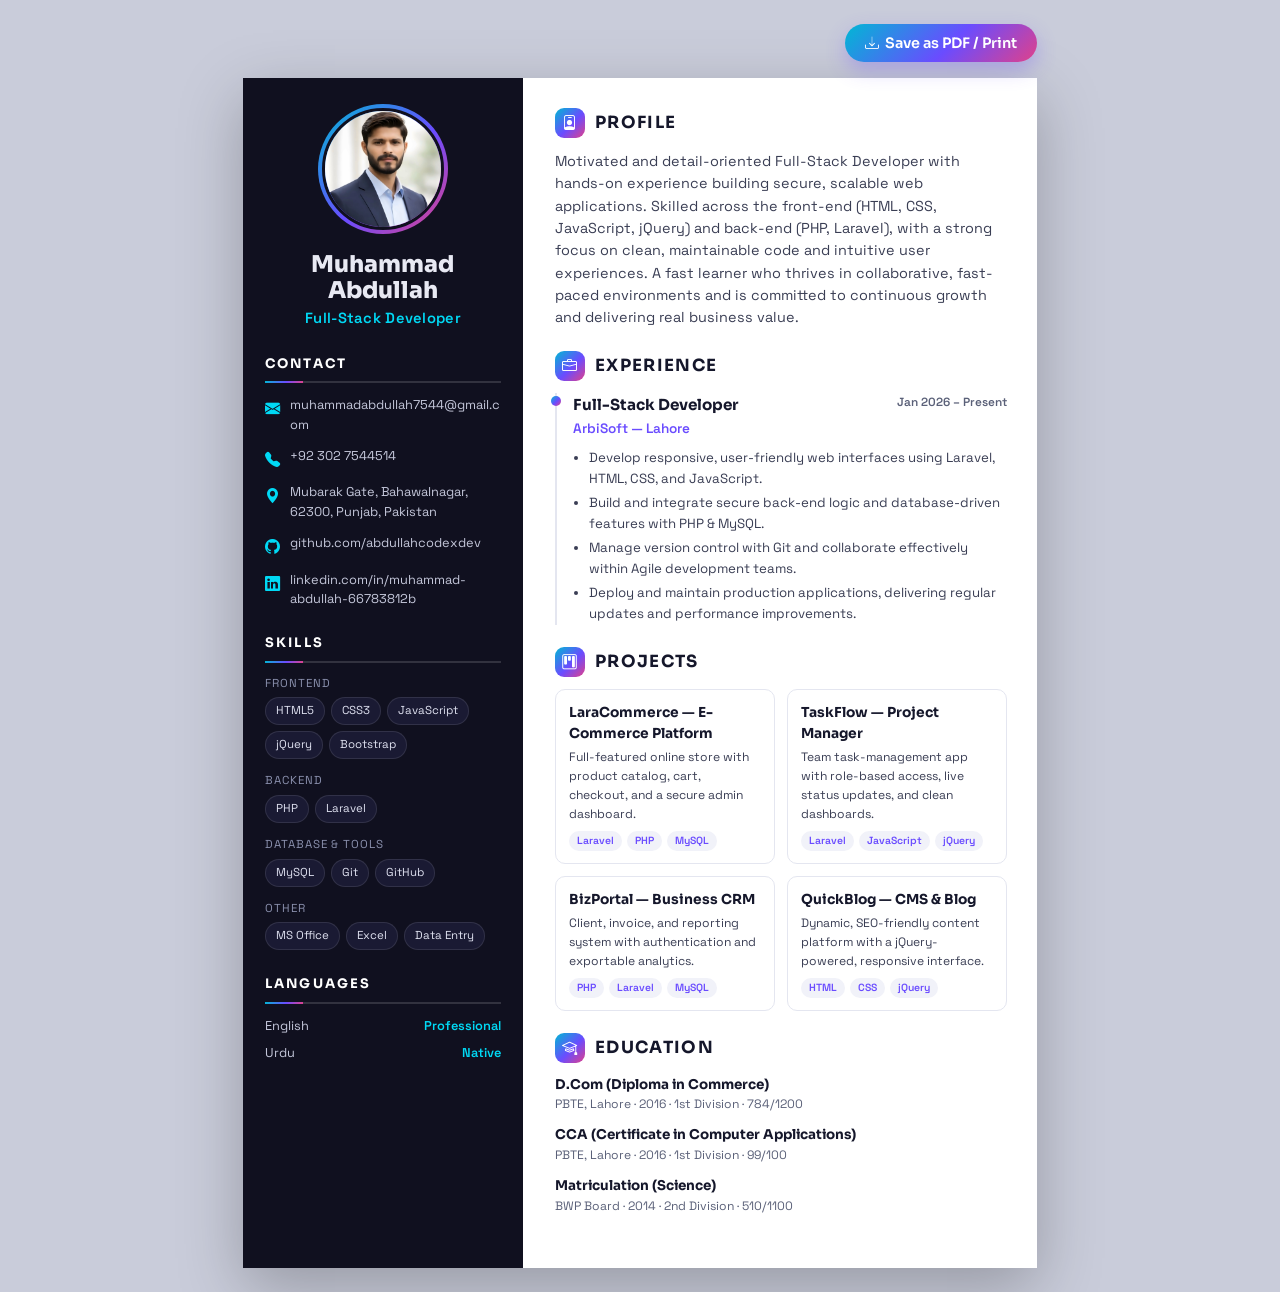
==== cv.html @ 1427ed32 "Initial commit: Muhammad Abdullah portfolio website Responsive portfolio with dark/light theme, anim" ====
<!DOCTYPE html>
<html lang="en">
<head>
  <meta charset="UTF-8" />
  <meta name="viewport" content="width=device-width, initial-scale=1.0" />
  <title>Muhammad Abdullah — CV</title>

  <!-- Favicon / tab logo -->
  <link rel="icon" href="favicon.ico" sizes="any" />
  <link rel="icon" type="image/png" sizes="32x32" href="assets/img/favicon-32.png" />
  <link rel="icon" type="image/png" sizes="16x16" href="assets/img/favicon-16.png" />
  <link rel="apple-touch-icon" href="assets/img/favicon-180.png" />
  <link href="https://cdn.jsdelivr.net/npm/bootstrap-icons@1.11.3/font/bootstrap-icons.css" rel="stylesheet" />
  <link href="https://fonts.googleapis.com/css2?family=Sora:wght@400;500;600;700;800&family=Space+Grotesk:wght@400;500;600;700&display=swap" rel="stylesheet" />
  <style>
    :root{
      --ink:#15172b; --muted:#5a6078; --line:#e4e6f0;
      --accent:#6a4cff; --accent2:#00b8d4;
      --grad:linear-gradient(135deg,#00b8d4 0%,#6a4cff 55%,#e0418a 100%);
      --side:#10101f; --side-soft:#1a1a33;
      --head:"Sora",sans-serif; --body:"Space Grotesk",sans-serif;
    }
    *{box-sizing:border-box;margin:0;padding:0}
    body{background:#c9ccda;font-family:var(--body);color:var(--ink);padding:24px;line-height:1.55;}
    /* A4 page */
    .page{width:210mm;min-height:297mm;margin:0 auto;background:#fff;display:grid;
      grid-template-columns:74mm 1fr;box-shadow:0 20px 60px rgba(0,0,0,.25);overflow:hidden;}

    /* ===== Sidebar ===== */
    .side{background:var(--side);color:#e8e9f3;padding:26px 22px;}
    .photo-wrap{width:130px;height:130px;border-radius:50%;padding:4px;background:var(--grad);margin:0 auto 18px;}
    .photo-wrap img{width:100%;height:100%;border-radius:50%;object-fit:cover;object-position:center 22%;border:3px solid var(--side);}
    .side h1{font-family:var(--head);font-size:1.45rem;font-weight:800;text-align:center;line-height:1.1;}
    .side .role{display:block;text-align:center;color:#00d9f5;font-weight:600;font-size:.92rem;margin-top:4px;letter-spacing:.02em;}
    .side-sec{margin-top:24px;}
    .side-sec h3{font-family:var(--head);font-size:.82rem;letter-spacing:.16em;text-transform:uppercase;
      color:#fff;padding-bottom:7px;margin-bottom:12px;border-bottom:2px solid rgba(255,255,255,.14);position:relative;}
    .side-sec h3::after{content:"";position:absolute;left:0;bottom:-2px;width:38px;height:2px;background:var(--grad);}
    .contact-item{display:flex;gap:10px;align-items:flex-start;margin-bottom:11px;font-size:.8rem;color:#c4c7da;word-break:break-word;}
    .contact-item i{color:#00d9f5;font-size:.95rem;margin-top:2px;flex:0 0 auto;}
    .contact-item a{color:#c4c7da;text-decoration:none;}
    .skill-group{margin-bottom:13px;}
    .skill-group .lbl{font-size:.72rem;text-transform:uppercase;letter-spacing:.08em;color:#8a90ad;margin-bottom:5px;}
    .chips{display:flex;flex-wrap:wrap;gap:6px;}
    .chip{font-size:.72rem;padding:4px 10px;border-radius:999px;background:var(--side-soft);
      border:1px solid rgba(255,255,255,.1);color:#dfe1f0;}
    .lang-row{display:flex;justify-content:space-between;font-size:.8rem;color:#c4c7da;margin-bottom:8px;}
    .lang-row span:last-child{color:#00d9f5;font-weight:600;}

    /* ===== Main ===== */
    .main{padding:30px 30px 30px 32px;}
    .main-sec{margin-bottom:22px;}
    .main-sec .title{display:flex;align-items:center;gap:10px;font-family:var(--head);font-size:1.05rem;
      font-weight:700;text-transform:uppercase;letter-spacing:.08em;color:var(--ink);margin-bottom:12px;}
    .main-sec .title i{width:30px;height:30px;display:grid;place-items:center;border-radius:9px;
      background:var(--grad);color:#fff;font-size:.95rem;}
    .summary{font-size:.9rem;color:#3a3e54;}

    .item{margin-bottom:15px;padding-left:16px;position:relative;border-left:2px solid var(--line);}
    .item::before{content:"";position:absolute;left:-6px;top:3px;width:10px;height:10px;border-radius:50%;
      background:var(--grad);}
    .item .row1{display:flex;justify-content:space-between;flex-wrap:wrap;gap:4px;}
    .item h4{font-family:var(--head);font-size:.95rem;font-weight:700;color:var(--ink);}
    .item .org{font-size:.85rem;color:var(--accent);font-weight:600;}
    .item .date{font-size:.74rem;color:var(--muted);font-weight:600;white-space:nowrap;}
    .item ul{margin:7px 0 0 16px;}
    .item li{font-size:.83rem;color:#3a3e54;margin-bottom:4px;}

    .proj-grid{display:grid;grid-template-columns:1fr 1fr;gap:12px;}
    .proj{border:1px solid var(--line);border-radius:10px;padding:12px 13px;}
    .proj h4{font-family:var(--head);font-size:.86rem;font-weight:700;color:var(--ink);margin-bottom:4px;}
    .proj p{font-size:.76rem;color:#3a3e54;margin-bottom:7px;}
    .proj .ptags{display:flex;flex-wrap:wrap;gap:5px;}
    .proj .ptags span{font-size:.65rem;padding:2px 8px;border-radius:999px;background:#f1f2f9;color:var(--accent);font-weight:600;}

    .edu-item{margin-bottom:11px;}
    .edu-item h4{font-family:var(--head);font-size:.84rem;font-weight:700;}
    .edu-item .meta{font-size:.76rem;color:var(--muted);}

    /* print button (screen only) */
    .printbar{max-width:210mm;margin:0 auto 16px;display:flex;justify-content:flex-end;gap:10px;}
    .printbar button{font-family:var(--head);font-weight:600;border:none;cursor:pointer;
      background:var(--grad);color:#fff;padding:10px 20px;border-radius:999px;font-size:.9rem;box-shadow:0 8px 20px rgba(106,76,255,.3);}

    @media print{
      @page{size:A4;margin:0;}
      body{background:#fff;padding:0;}
      .page{box-shadow:none;margin:0;width:210mm;height:297mm;}
      .printbar{display:none;}
      .side{-webkit-print-color-adjust:exact;print-color-adjust:exact;}
    }
  </style>
</head>
<body>
  <div class="printbar">
    <button type="button" onclick="window.print()"><i class="bi bi-download"></i>&nbsp; Save as PDF / Print</button>
  </div>

  <div class="page">
    <!-- ===== SIDEBAR ===== -->
    <aside class="side">
      <div class="photo-wrap"><img src="assets/img/about.jpeg" alt="Muhammad Abdullah" /></div>
      <h1>Muhammad Abdullah</h1>
      <span class="role">Full-Stack Developer</span>

      <div class="side-sec">
        <h3>Contact</h3>
        <div class="contact-item"><i class="bi bi-envelope-fill"></i><a href="mailto:muhammadabdullah7544@gmail.com">muhammadabdullah7544@gmail.com</a></div>
        <div class="contact-item"><i class="bi bi-telephone-fill"></i><span>+92 302 7544514</span></div>
        <div class="contact-item"><i class="bi bi-geo-alt-fill"></i><span>Mubarak Gate, Bahawalnagar, 62300, Punjab, Pakistan</span></div>
        <div class="contact-item"><i class="bi bi-github"></i><span>github.com/abdullahcodexdev</span></div>
        <div class="contact-item"><i class="bi bi-linkedin"></i><span>linkedin.com/in/muhammad-abdullah-66783812b</span></div>
      </div>

      <div class="side-sec">
        <h3>Skills</h3>
        <div class="skill-group">
          <div class="lbl">Frontend</div>
          <div class="chips"><span class="chip">HTML5</span><span class="chip">CSS3</span><span class="chip">JavaScript</span><span class="chip">jQuery</span><span class="chip">Bootstrap</span></div>
        </div>
        <div class="skill-group">
          <div class="lbl">Backend</div>
          <div class="chips"><span class="chip">PHP</span><span class="chip">Laravel</span></div>
        </div>
        <div class="skill-group">
          <div class="lbl">Database &amp; Tools</div>
          <div class="chips"><span class="chip">MySQL</span><span class="chip">Git</span><span class="chip">GitHub</span></div>
        </div>
        <div class="skill-group">
          <div class="lbl">Other</div>
          <div class="chips"><span class="chip">MS Office</span><span class="chip">Excel</span><span class="chip">Data Entry</span></div>
        </div>
      </div>

      <div class="side-sec">
        <h3>Languages</h3>
        <div class="lang-row"><span>English</span><span>Professional</span></div>
        <div class="lang-row"><span>Urdu</span><span>Native</span></div>
      </div>
    </aside>

    <!-- ===== MAIN ===== -->
    <main class="main">
      <section class="main-sec">
        <div class="title"><i class="bi bi-person-badge"></i> Profile</div>
        <p class="summary">
          Motivated and detail-oriented Full-Stack Developer with hands-on experience building secure,
          scalable web applications. Skilled across the front-end (HTML, CSS, JavaScript, jQuery) and
          back-end (PHP, Laravel), with a strong focus on clean, maintainable code and intuitive user
          experiences. A fast learner who thrives in collaborative, fast-paced environments and is
          committed to continuous growth and delivering real business value.
        </p>
      </section>

      <section class="main-sec">
        <div class="title"><i class="bi bi-briefcase"></i> Experience</div>
        <div class="item">
          <div class="row1">
            <div><h4>Full-Stack Developer</h4><span class="org">ArbiSoft — Lahore</span></div>
            <span class="date">Jan 2026 – Present</span>
          </div>
          <ul>
            <li>Develop responsive, user-friendly web interfaces using Laravel, HTML, CSS, and JavaScript.</li>
            <li>Build and integrate secure back-end logic and database-driven features with PHP &amp; MySQL.</li>
            <li>Manage version control with Git and collaborate effectively within Agile development teams.</li>
            <li>Deploy and maintain production applications, delivering regular updates and performance improvements.</li>
          </ul>
        </div>
      </section>

      <section class="main-sec">
        <div class="title"><i class="bi bi-kanban"></i> Projects</div>
        <div class="proj-grid">
          <div class="proj">
            <h4>LaraCommerce — E-Commerce Platform</h4>
            <p>Full-featured online store with product catalog, cart, checkout, and a secure admin dashboard.</p>
            <div class="ptags"><span>Laravel</span><span>PHP</span><span>MySQL</span></div>
          </div>
          <div class="proj">
            <h4>TaskFlow — Project Manager</h4>
            <p>Team task-management app with role-based access, live status updates, and clean dashboards.</p>
            <div class="ptags"><span>Laravel</span><span>JavaScript</span><span>jQuery</span></div>
          </div>
          <div class="proj">
            <h4>BizPortal — Business CRM</h4>
            <p>Client, invoice, and reporting system with authentication and exportable analytics.</p>
            <div class="ptags"><span>PHP</span><span>Laravel</span><span>MySQL</span></div>
          </div>
          <div class="proj">
            <h4>QuickBlog — CMS &amp; Blog</h4>
            <p>Dynamic, SEO-friendly content platform with a jQuery-powered, responsive interface.</p>
            <div class="ptags"><span>HTML</span><span>CSS</span><span>jQuery</span></div>
          </div>
        </div>
      </section>

      <section class="main-sec">
        <div class="title"><i class="bi bi-mortarboard"></i> Education</div>
        <div class="edu-item">
          <h4>D.Com (Diploma in Commerce)</h4>
          <div class="meta">PBTE, Lahore · 2016 · 1st Division · 784/1200</div>
        </div>
        <div class="edu-item">
          <h4>CCA (Certificate in Computer Applications)</h4>
          <div class="meta">PBTE, Lahore · 2016 · 1st Division · 99/100</div>
        </div>
        <div class="edu-item">
          <h4>Matriculation (Science)</h4>
          <div class="meta">BWP Board · 2014 · 2nd Division · 510/1100</div>
        </div>
      </section>
    </main>
  </div>
</body>
</html>
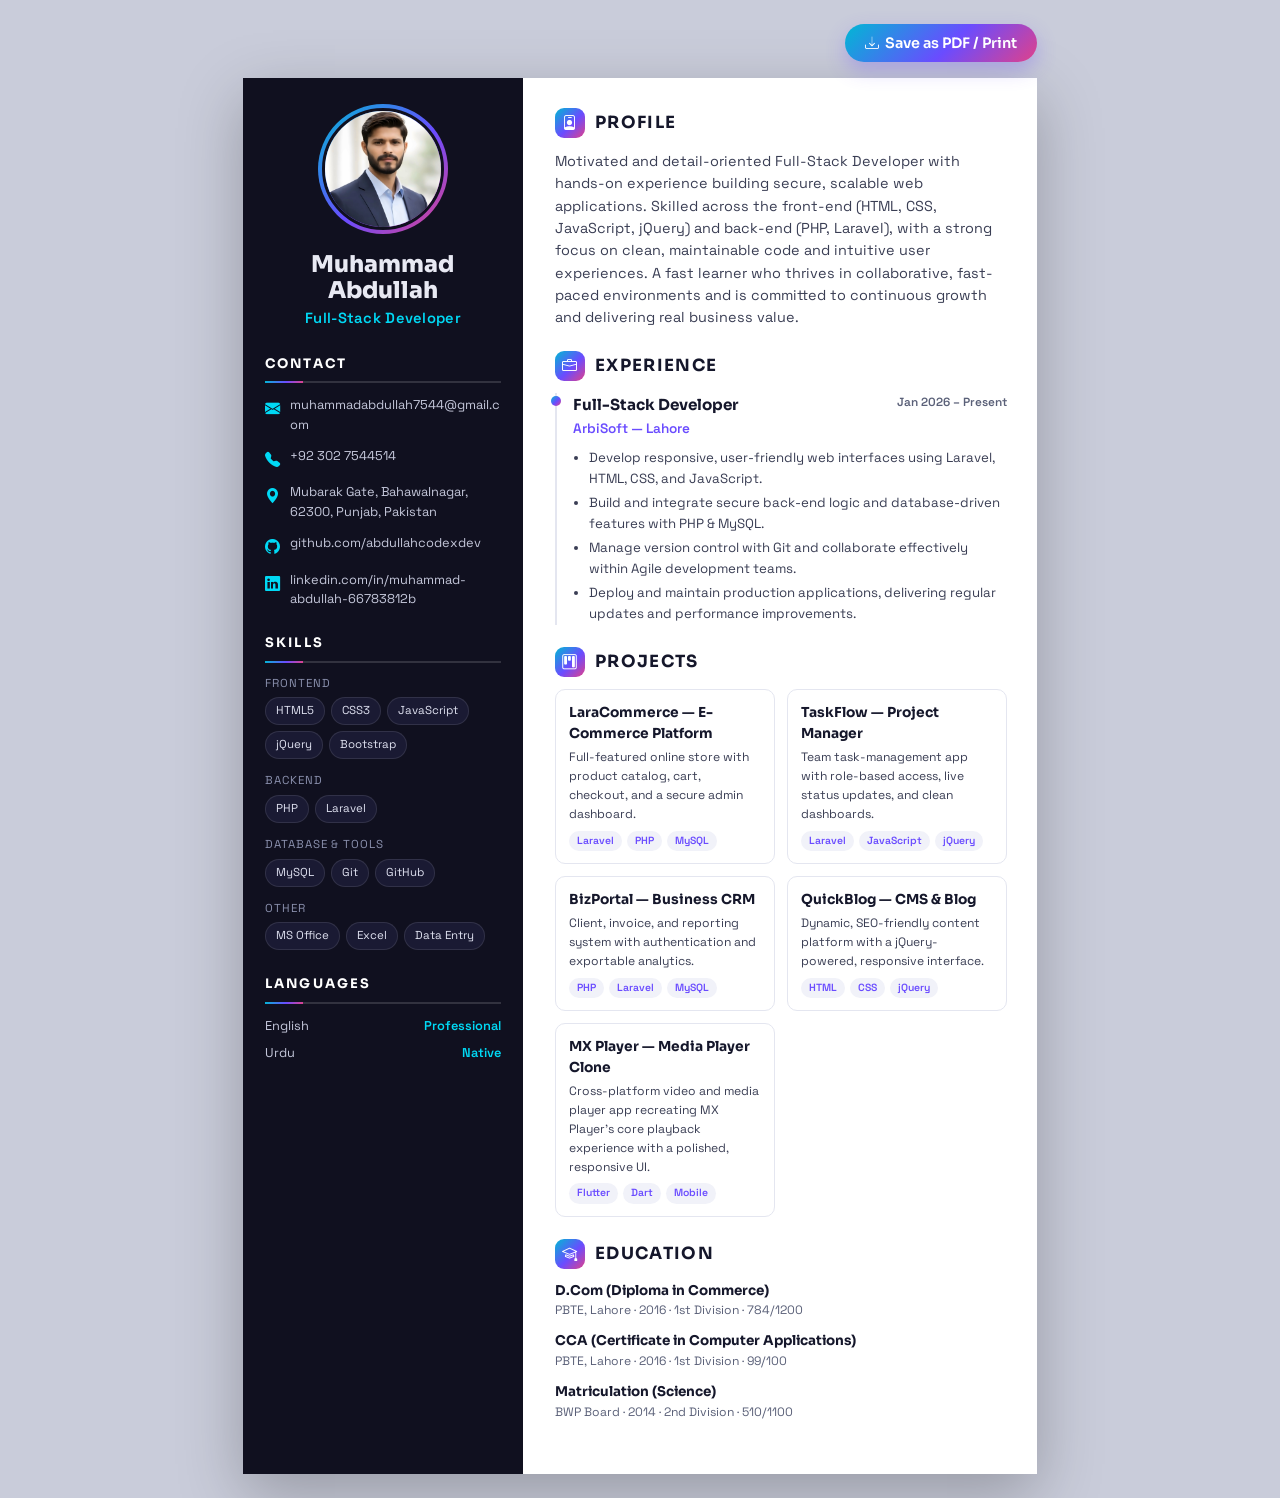
==== commit 4995b9d7: "Auto update Sat 05/23/2026 19:36:08.07" ====
--- a/cv.html
+++ b/cv.html
@@ -191,6 +191,11 @@
             <p>Dynamic, SEO-friendly content platform with a jQuery-powered, responsive interface.</p>
             <div class="ptags"><span>HTML</span><span>CSS</span><span>jQuery</span></div>
           </div>
+          <div class="proj">
+            <h4>MX Player — Media Player Clone</h4>
+            <p>Cross-platform video and media player app recreating MX Player's core playback experience with a polished, responsive UI.</p>
+            <div class="ptags"><span>Flutter</span><span>Dart</span><span>Mobile</span></div>
+          </div>
         </div>
       </section>
 
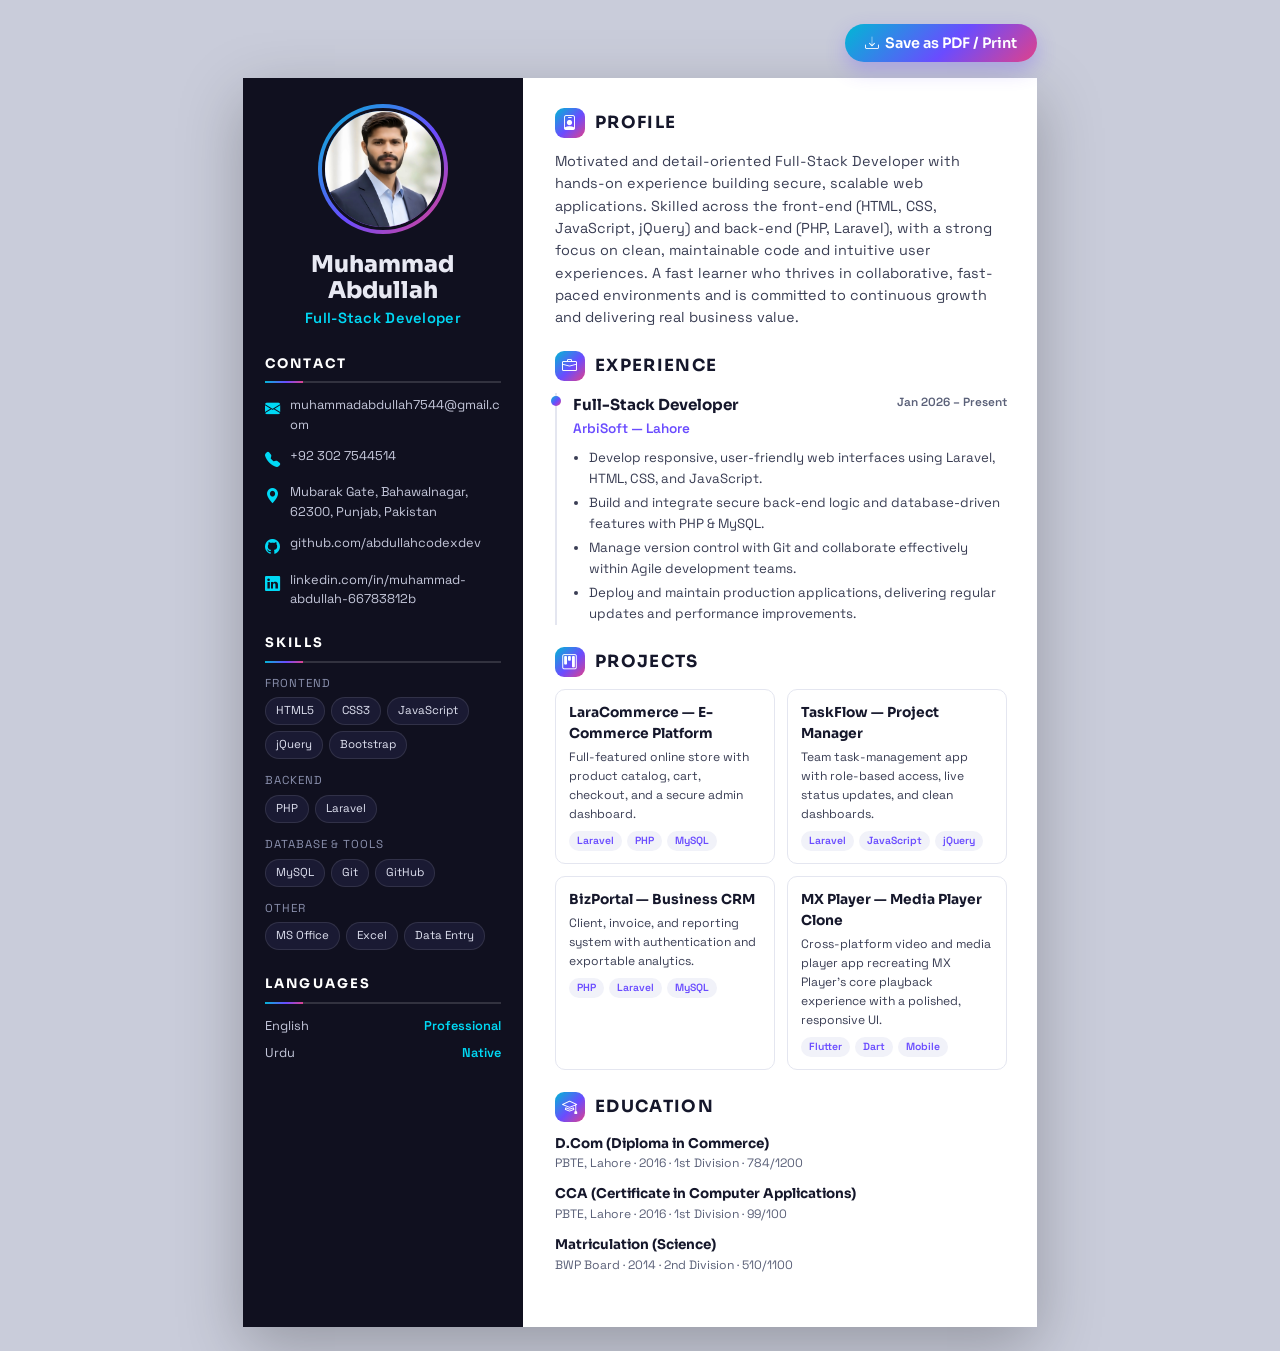
==== commit 63478805: "CV: replace QuickBlog with MX Player clone (keep 4 projects) Co-Authored-By: Claude Opus 4.7 (1M con" ====
--- a/cv.html
+++ b/cv.html
@@ -187,11 +187,6 @@
             <div class="ptags"><span>PHP</span><span>Laravel</span><span>MySQL</span></div>
           </div>
           <div class="proj">
-            <h4>QuickBlog — CMS &amp; Blog</h4>
-            <p>Dynamic, SEO-friendly content platform with a jQuery-powered, responsive interface.</p>
-            <div class="ptags"><span>HTML</span><span>CSS</span><span>jQuery</span></div>
-          </div>
-          <div class="proj">
             <h4>MX Player — Media Player Clone</h4>
             <p>Cross-platform video and media player app recreating MX Player's core playback experience with a polished, responsive UI.</p>
             <div class="ptags"><span>Flutter</span><span>Dart</span><span>Mobile</span></div>
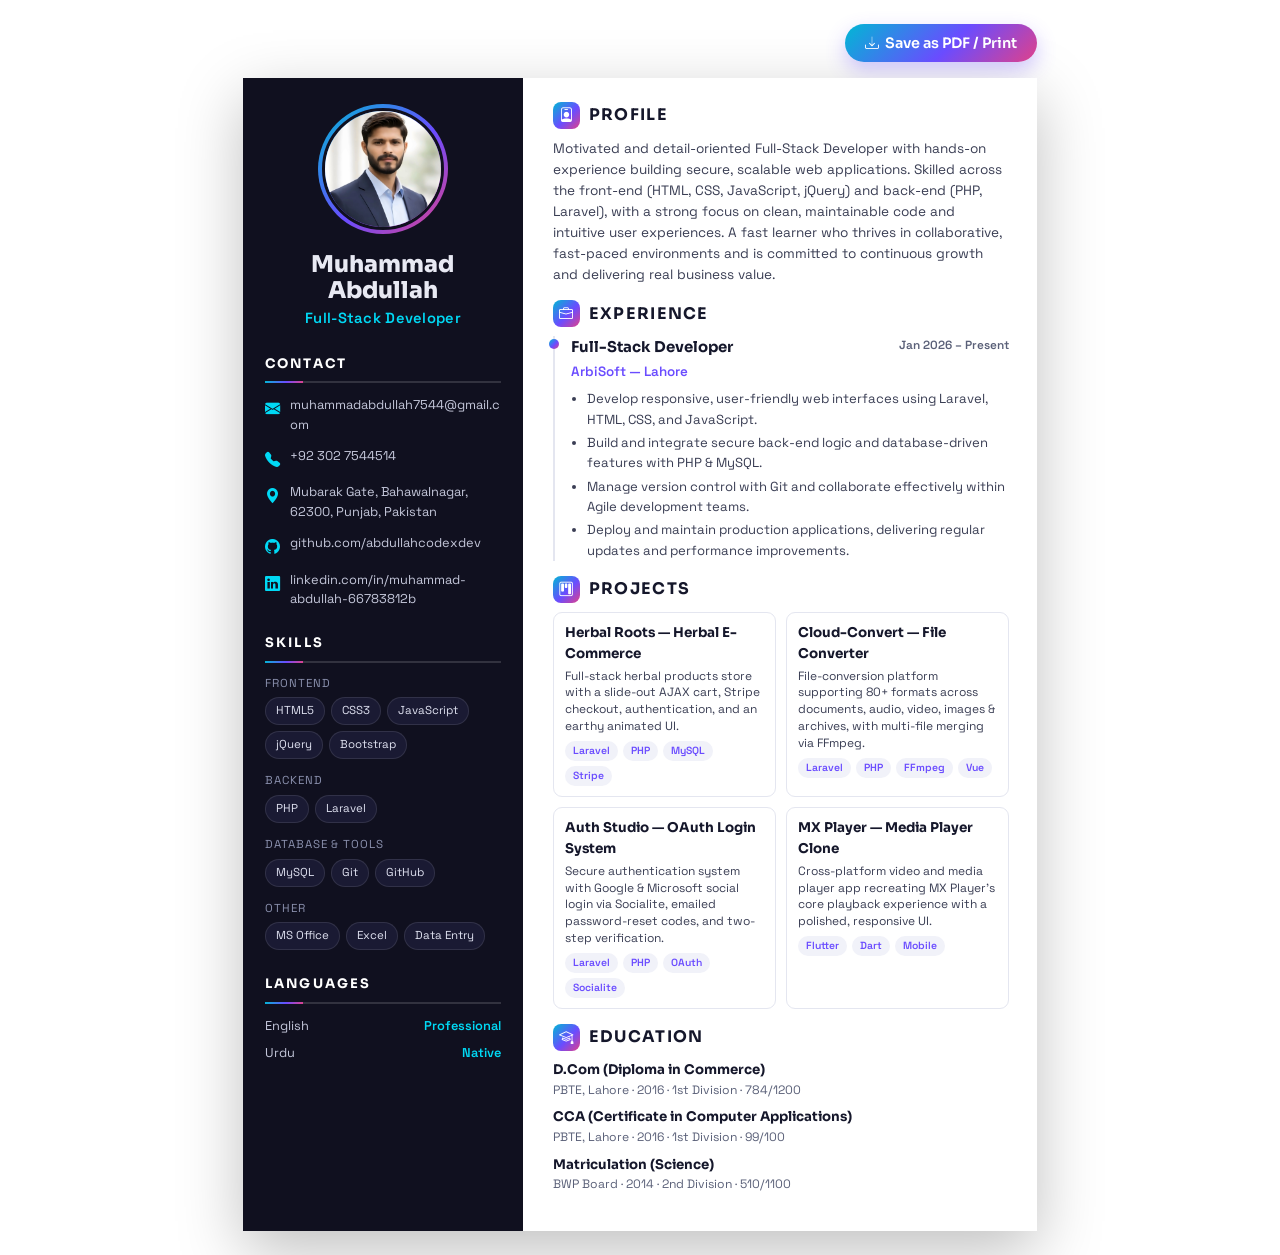
==== commit f677cf1c: "Auto update Fri 06/05/2026 14:43:29.13" ====
--- a/cv.html
+++ b/cv.html
@@ -21,7 +21,7 @@
       --head:"Sora",sans-serif; --body:"Space Grotesk",sans-serif;
     }
     *{box-sizing:border-box;margin:0;padding:0}
-    body{background:#c9ccda;font-family:var(--body);color:var(--ink);padding:24px;line-height:1.55;}
+    body{background:#fff;font-family:var(--body);color:var(--ink);padding:24px;line-height:1.55;}
     /* A4 page */
     .page{width:210mm;min-height:297mm;margin:0 auto;background:#fff;display:grid;
       grid-template-columns:74mm 1fr;box-shadow:0 20px 60px rgba(0,0,0,.25);overflow:hidden;}
@@ -48,33 +48,33 @@
     .lang-row span:last-child{color:#00d9f5;font-weight:600;}
 
     /* ===== Main ===== */
-    .main{padding:30px 30px 30px 32px;}
-    .main-sec{margin-bottom:22px;}
-    .main-sec .title{display:flex;align-items:center;gap:10px;font-family:var(--head);font-size:1.05rem;
-      font-weight:700;text-transform:uppercase;letter-spacing:.08em;color:var(--ink);margin-bottom:12px;}
-    .main-sec .title i{width:30px;height:30px;display:grid;place-items:center;border-radius:9px;
-      background:var(--grad);color:#fff;font-size:.95rem;}
-    .summary{font-size:.9rem;color:#3a3e54;}
-
-    .item{margin-bottom:15px;padding-left:16px;position:relative;border-left:2px solid var(--line);}
+    .main{padding:24px 28px 22px 30px;background:#fff;}
+    .main-sec{margin-bottom:15px;}
+    .main-sec .title{display:flex;align-items:center;gap:9px;font-family:var(--head);font-size:1rem;
+      font-weight:700;text-transform:uppercase;letter-spacing:.08em;color:var(--ink);margin-bottom:9px;}
+    .main-sec .title i{width:27px;height:27px;display:grid;place-items:center;border-radius:8px;
+      background:var(--grad);color:#fff;font-size:.9rem;}
+    .summary{font-size:.85rem;color:#3a3e54;}
+
+    .item{margin-bottom:11px;padding-left:16px;position:relative;border-left:2px solid var(--line);}
     .item::before{content:"";position:absolute;left:-6px;top:3px;width:10px;height:10px;border-radius:50%;
       background:var(--grad);}
     .item .row1{display:flex;justify-content:space-between;flex-wrap:wrap;gap:4px;}
-    .item h4{font-family:var(--head);font-size:.95rem;font-weight:700;color:var(--ink);}
-    .item .org{font-size:.85rem;color:var(--accent);font-weight:600;}
+    .item h4{font-family:var(--head);font-size:.93rem;font-weight:700;color:var(--ink);}
+    .item .org{font-size:.84rem;color:var(--accent);font-weight:600;}
     .item .date{font-size:.74rem;color:var(--muted);font-weight:600;white-space:nowrap;}
-    .item ul{margin:7px 0 0 16px;}
-    .item li{font-size:.83rem;color:#3a3e54;margin-bottom:4px;}
-
-    .proj-grid{display:grid;grid-template-columns:1fr 1fr;gap:12px;}
-    .proj{border:1px solid var(--line);border-radius:10px;padding:12px 13px;}
-    .proj h4{font-family:var(--head);font-size:.86rem;font-weight:700;color:var(--ink);margin-bottom:4px;}
-    .proj p{font-size:.76rem;color:#3a3e54;margin-bottom:7px;}
+    .item ul{margin:5px 0 0 16px;}
+    .item li{font-size:.82rem;color:#3a3e54;margin-bottom:3px;}
+
+    .proj-grid{display:grid;grid-template-columns:1fr 1fr;gap:10px;}
+    .proj{border:1px solid var(--line);border-radius:9px;padding:10px 11px;}
+    .proj h4{font-family:var(--head);font-size:.84rem;font-weight:700;color:var(--ink);margin-bottom:3px;}
+    .proj p{font-size:.75rem;color:#3a3e54;margin-bottom:6px;line-height:1.4;}
     .proj .ptags{display:flex;flex-wrap:wrap;gap:5px;}
     .proj .ptags span{font-size:.65rem;padding:2px 8px;border-radius:999px;background:#f1f2f9;color:var(--accent);font-weight:600;}
 
-    .edu-item{margin-bottom:11px;}
-    .edu-item h4{font-family:var(--head);font-size:.84rem;font-weight:700;}
+    .edu-item{margin-bottom:8px;}
+    .edu-item h4{font-family:var(--head);font-size:.83rem;font-weight:700;}
     .edu-item .meta{font-size:.76rem;color:var(--muted);}
 
     /* print button (screen only) */
@@ -84,8 +84,10 @@
 
     @media print{
       @page{size:A4;margin:0;}
+      *{-webkit-print-color-adjust:exact !important;print-color-adjust:exact !important;}
       body{background:#fff;padding:0;}
-      .page{box-shadow:none;margin:0;width:210mm;height:297mm;}
+      .page{box-shadow:none;margin:0;width:210mm;height:297mm;background:#fff;}
+      .main{background:#fff;}
       .printbar{display:none;}
       .side{-webkit-print-color-adjust:exact;print-color-adjust:exact;}
     }
@@ -172,19 +174,19 @@
         <div class="title"><i class="bi bi-kanban"></i> Projects</div>
         <div class="proj-grid">
           <div class="proj">
-            <h4>LaraCommerce — E-Commerce Platform</h4>
-            <p>Full-featured online store with product catalog, cart, checkout, and a secure admin dashboard.</p>
-            <div class="ptags"><span>Laravel</span><span>PHP</span><span>MySQL</span></div>
-          </div>
-          <div class="proj">
-            <h4>TaskFlow — Project Manager</h4>
-            <p>Team task-management app with role-based access, live status updates, and clean dashboards.</p>
-            <div class="ptags"><span>Laravel</span><span>JavaScript</span><span>jQuery</span></div>
-          </div>
-          <div class="proj">
-            <h4>BizPortal — Business CRM</h4>
-            <p>Client, invoice, and reporting system with authentication and exportable analytics.</p>
-            <div class="ptags"><span>PHP</span><span>Laravel</span><span>MySQL</span></div>
+            <h4>Herbal Roots — Herbal E-Commerce</h4>
+            <p>Full-stack herbal products store with a slide-out AJAX cart, Stripe checkout, authentication, and an earthy animated UI.</p>
+            <div class="ptags"><span>Laravel</span><span>PHP</span><span>MySQL</span><span>Stripe</span></div>
+          </div>
+          <div class="proj">
+            <h4>Cloud-Convert — File Converter</h4>
+            <p>File-conversion platform supporting 80+ formats across documents, audio, video, images &amp; archives, with multi-file merging via FFmpeg.</p>
+            <div class="ptags"><span>Laravel</span><span>PHP</span><span>FFmpeg</span><span>Vue</span></div>
+          </div>
+          <div class="proj">
+            <h4>Auth Studio — OAuth Login System</h4>
+            <p>Secure authentication system with Google &amp; Microsoft social login via Socialite, emailed password-reset codes, and two-step verification.</p>
+            <div class="ptags"><span>Laravel</span><span>PHP</span><span>OAuth</span><span>Socialite</span></div>
           </div>
           <div class="proj">
             <h4>MX Player — Media Player Clone</h4>
